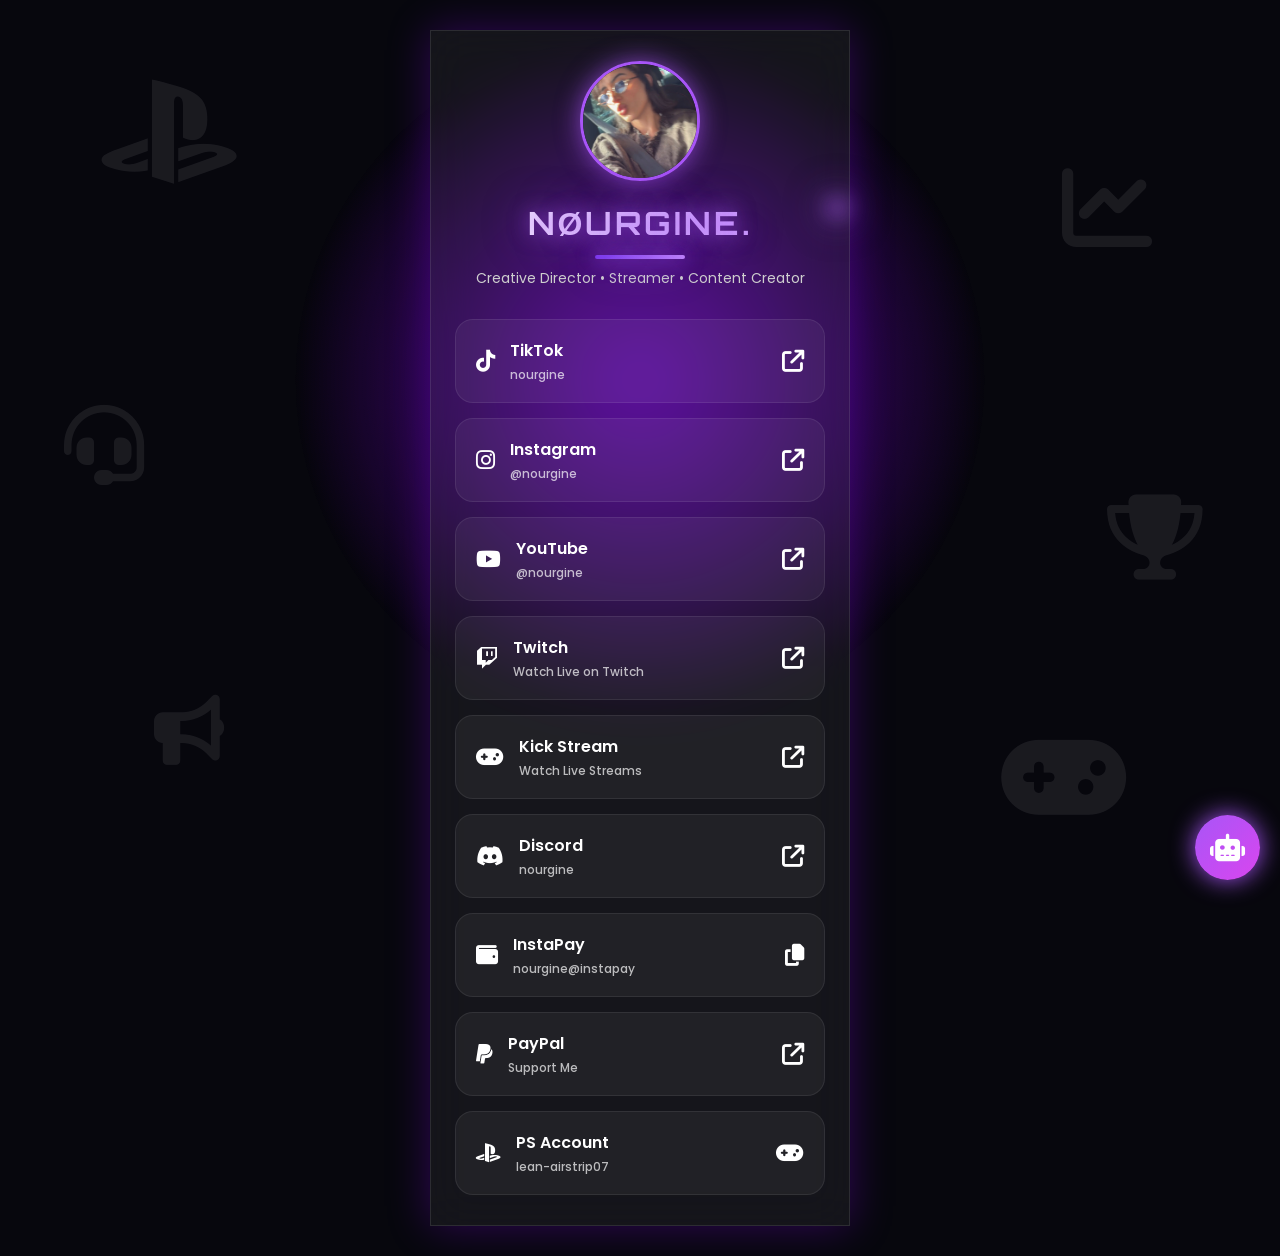
==== nourgine-site/index.html @ 5a77fee8 "Add files via upload" ====
<!DOCTYPE html>
<html lang="en">
<head>
  <meta charset="UTF-8" />
  <meta name="viewport" content="width=device-width, initial-scale=1.0"/>

  <title>nourgine</title>
  <link href="https://fonts.googleapis.com/css2?family=Orbitron:wght@500;700&display=swap" rel="stylesheet">

  <!-- CSS -->
  <link rel="stylesheet" href="style.css">

  <!-- Icons -->
  <link rel="stylesheet"
  href="https://cdnjs.cloudflare.com/ajax/libs/font-awesome/6.5.2/css/all.min.css"/>

  <!-- Font -->
  <link href="https://fonts.googleapis.com/css2?family=Poppins:wght@300;400;500;600;700&display=swap" rel="stylesheet">
  <link rel="icon" type="image/png" href="image.png">
  <meta property="og:title" content="Nourgine">
<meta property="og:description" content="Streamer • Gamer • Content Creator">
<meta property="og:image" content="image.png">
<meta property="og:type" content="website">
</head>

<body>
<div id="loader">

    <div class="loader-content">

        <div class="loader-icons">

            <i class="fa-solid fa-crown"></i>

            <i class="fa-solid fa-bolt"></i>

            <i class="fa-solid fa-gamepad"></i>

            <i class="fa-solid fa-headset"></i>

        </div>

        <h1>
            Welcome To
            <span>Nourgine’s World</span>
        </h1>

        <div class="loader-stars">
            ✦ ✦ ✦
        </div>

    </div>


</div>

  <div class="background-glow"></div>

  <div class="container">

    <!-- Profile -->
    <div class="profile">

      <img
      src="photo1.jpeg"
      class="profile-img"
      alt="nourgine profile picture"/>

<h1 class="logo">
  NØURGINE.
  <i class="fa-solid fa-crown"></i>
</h1>

      <p class="bio">
      Creative Director • Streamer • Content Creator
      </p>

    </div>

<!-- Links -->
<div class="links">

  <!-- TikTok -->
  <a href="https://www.tiktok.com/@nourgine?_r=1&_t=ZS-96WayUfvSy1" target="_blank" rel="noopener noreferrer" class="card tiktok">
    <div class="left">
      <i class="fa-brands fa-tiktok"></i>
      <div>
        <h3>TikTok</h3>
        <p>nourgine</p>
      </div>
    </div>

    <i class="fa-solid fa-arrow-up-right-from-square"></i>
  </a>

  <!-- Instagram -->
  <a href="https://www.instagram.com/nourgine?igsh=enJ1aWxvMmpzMjM1&utm_source=qr" target="_blank" rel="noopener noreferrer" class="card instagram">
    <div class="left">
      <i class="fa-brands fa-instagram"></i>
      <div>
        <h3>Instagram</h3>
        <p>@nourgine</p>
      </div>
    </div>

    <i class="fa-solid fa-arrow-up-right-from-square"></i>
  </a>
  <!-- YouTube -->
  <a href="https://www.youtube.com/@nourgine" target="_blank" rel="noopener noreferrer"  class="card youtube">

    <div class="left">

        <i class="fa-brands fa-youtube"></i>

        <div>
            <h3>YouTube</h3>
            <p>@nourgine</p>
        </div>

    </div>

    <i class="fa-solid fa-arrow-up-right-from-square"></i>

  </a>
<!-- Twitch -->
<a href="https://m.twitch.tv/nourgine/home"
target="_blank" rel="noopener noreferrer"
class="card twitch">

    <div class="left">

        <i class="fa-brands fa-twitch"></i>

        <div>
            <h3>Twitch</h3>
            <p>Watch Live on Twitch</p>
        </div>

    </div>

    <i class="fa-solid fa-arrow-up-right-from-square"></i>

</a>

  <!-- Kick -->
  <a href="https://kick.com/nourgine" target="_blank" rel="noopener noreferrer" class="card kick">
    <div class="left">
      <i class="fa-solid fa-gamepad"></i>
      <div>
        <h3>Kick Stream</h3>
        <p>Watch Live Streams</p>
      </div>
    </div>

    <i class="fa-solid fa-arrow-up-right-from-square"></i>
  </a>

  <!-- Discord -->
  <a href="https://discord.gg/aPFddFBW" target="_blank" rel="noopener noreferrer" class="card discord">
    <div class="left">
      <i class="fa-brands fa-discord"></i>
      <div>
        <h3>Discord</h3>
        <p>nourgine</p>
      </div>
    </div>

    <i class="fa-solid fa-arrow-up-right-from-square"></i>
  </a>

  <!-- InstaPay -->
  <a href="https://ipn.eg/S/nourgine/instapay/2pyzy8" target="_blank" rel="noopener noreferrer" class="card instapay">
    <div class="left">
      <i class="fa-solid fa-wallet"></i>
      <div>
        <h3>InstaPay</h3>
        <p>nourgine@instapay</p>
      </div>
    </div>

    <i class="fa-solid fa-copy"></i>
  </a>
  <!-- PayPal -->
<a href="https://paypal.me/NourgineElshazli" target="_blank" rel="noopener noreferrer" class="card paypal">

    <div class="left">
        <i class="fa-brands fa-paypal"></i>

        <div>
            <h3>PayPal</h3>
            <p>Support Me</p>
        </div>
    </div>

    <i class="fa-solid fa-arrow-up-right-from-square"></i>

</a>
  <!-- PlayStation -->
  <a href="https://www.playstation.com/lean-airstrip07" target="_blank" rel="noopener noreferrer" class="card playstation">
    <div class="left">
      <i class="fa-brands fa-playstation"></i>
      <div>
        <h3>PS Account</h3>
        <p>lean-airstrip07</p>
      </div>
    </div>

    <i class="fa-solid fa-gamepad"></i>
  </a>

</div>

  </div>
  <div class="background-glow"></div>
  <!-- Floating Icons -->

<div class="floating-icons">

  <i class="fa-brands fa-playstation ps"></i>

  <i class="fa-solid fa-chart-line marketing"></i>

  <i class="fa-solid fa-bullhorn ads"></i>

  <i class="fa-solid fa-gamepad game"></i>

  <i class="fa-solid fa-headset headset"></i>

  <i class="fa-solid fa-trophy trophy"></i>

</div>

  <div id="chat-toggle">
    <i class="fa-solid fa-robot"></i>
</div>

<div id="chat-popup" class="hidden">
    <div class="ai-chat">
<h3>
    <i class="fa-solid fa-robot"></i>
    Nourgine AI
</h3>


</div>
        <div id="chat-box"></div>

        <input
            type="text"
            id="user-input"
            placeholder="Ask Nourgine AI..."
        >

        <button onclick="sendMessage()">
            Send
        </button>
    </div>
</div>
<script src="script.js"></script>
</body>
</html>
---- nourgine-site/style.css ----
*{
  margin:0;
  padding:0;
  box-sizing:border-box;
}

body{
  font-family:'Poppins',sans-serif;
  min-height:100vh;
  display:flex;
  justify-content:center;
  align-items:flex-start;
  overflow-y:auto;
  overflow-x:hidden;
  background:#07070d;
  color:white;
  position:relative;
  padding:30px 16px;
}

/* Background */

.background-glow{
  position:fixed;
  width:700px;
  height:700px;
  background:radial-gradient(circle,
  rgba(140,0,255,0.35),
  transparent 70%);
  animation:moveGlow 8s infinite alternate;
}

@keyframes moveGlow{
  0%{
    transform:translate(-100px,-100px);
  }

  100%{
    transform:translate(100px,100px);
  }
}

/* Main Container */

.container{
  width:100%;
  max-width:420px;
  padding:30px 24px;
  -webkit-backdrop-filter:blur(20px);
  backdrop-filter:blur(20px);
  background:rgba(255,255,255,0.06);
  border:1px solid rgba(255,255,255,0.1);
  box-shadow:0 0 40px rgba(140,0,255,0.3);
  position:relative;
  z-index:5;
  margin:0 auto;
}

/* Profile */

.profile{
  text-align:center;
  margin-bottom:30px;
}

.profile-img{
  width:120px;
  height:120px;
  border-radius:50%;
  object-fit:cover;
  border:3px solid #a855f7;
  margin-bottom:15px;
  box-shadow:0 0 25px rgba(168,85,247,0.7);
}

.profile h1{
  font-size:32px;
  margin-bottom:8px;
}

.bio{
  color:#cfcfcf;
  font-size:14px;
  line-height:1.6;
}

/* Links */

.links{
  display:flex;
  flex-direction:column;
  gap:15px;
}

.card{
  width:100%;
  padding:18px 20px;
  border-radius:18px;
  text-decoration:none;
  color:white;
  display:flex;
  align-items:center;
  gap:15px;
  font-size:17px;
  font-weight:500;
  transition:0.3s;
  position:relative;
  overflow:hidden;
  background:rgba(255,255,255,0.05);
  border:1px solid rgba(255,255,255,0.08);
}

/* Hover */

.card:hover{
  transform:translateY(-4px) scale(1.02);
  box-shadow:0 0 25px rgba(168,85,247,0.5);
}

/* Icon */

.card i{
  font-size:22px;
}

/* Colors */

.tiktok:hover{
  background:#111;
}

.instagram:hover{
  background:linear-gradient(45deg,#833ab4,#fd1d1d,#fcb045);
}

.twitch:hover{
  background:#9146ff;

}

.whatsapp:hover{
  background:#25d366;
}

.instapay:hover{
  background:#0099ff;
}

.playstation:hover{
  background:#003791;
}
.paypal:hover{

    background:#0070ba;

  

}
.youtube:hover{

    background:#ff0000;



}



/* NEW STYLE */

.left{
  display:flex;
  align-items:center;
  gap:15px;
}

.card{
  justify-content:space-between;
}

.card h3{
  font-size:16px;
  font-weight:600;
}

.card p{
  font-size:12px;
  opacity:0.7;
  margin-top:3px;
}

/* Kick */

.kick:hover{
  background:#53fc18;
  color:black;
}

/* Discord */

.discord:hover{
  background:#5865f2;
}
/* FLOATING ICONS */

.floating-icons i{
  position:fixed;
  color:rgba(255,255,255,0.08);
  z-index:1;
  pointer-events:none;
  animation:float 8s ease-in-out infinite;
}


/* Playstation */

.ps{
  font-size:120px;

  top:8%;
  left:8%;

  color:rgba(0,112,209,0.18);

  animation-delay:0s;
}

/* Marketing */

.marketing{
  font-size:90px;

  top:18%;
  right:10%;

  color:rgba(168,85,247,0.15);

  animation-delay:1s;
}

/* Ads */

.ads{
  font-size:70px;

  bottom:15%;
  left:12%;

  color:rgba(255,255,255,0.08);

  animation-delay:2s;
}

/* Gamepad */

.game{
  font-size:100px;

  bottom:8%;
  right:12%;

  color:rgba(140,0,255,0.15);

  animation-delay:3s;
}

/* Headset */

.headset{
  font-size:80px;

  top:45%;
  left:5%;

  color:rgba(255,255,255,0.06);

  animation-delay:4s;
}

/* Trophy */

.trophy{
  font-size:85px;

  top:55%;
  right:6%;

  color:rgba(255,215,0,0.12);

  animation-delay:5s;
}

/* Animation */

@keyframes float{

  0%{
    transform:
    translateY(0px)
    rotate(0deg);
  }

  50%{
    transform:
    translateY(-20px)
    rotate(5deg);
  }

  100%{
    transform:
    translateY(0px)
    rotate(0deg);
  }

}



.logo{

  position:relative;

  font-size:clamp(28px, 8vw, 42px);
  font-weight:700;

  letter-spacing:3px;

  font-family:'Orbitron', sans-serif;

  background:linear-gradient(
    90deg,
    #ffffff,
    #c084fc,
    #7c3aed,
    #ffffff
  );

  background-size:300%;

  -webkit-background-clip:text;
  background-clip:text;

  color:transparent;
  -webkit-text-fill-color:transparent;

  animation:shine 6s linear infinite;

  text-shadow:
    0 0 20px rgba(168,85,247,0.7),
    0 0 45px rgba(168,85,247,0.5);

}


/* Crown */

.logo i{

  font-size:18px;

  position:absolute;

  top:-5px;
  right:-25px;

  color:#c084fc;

  filter:drop-shadow(
  0 0 10px #c084fc);

}

/* Neon Line */

.logo::after{

  content:"";

  display:block;

  width:90px;
  height:4px;

  margin:12px auto 0;

  border-radius:20px;

  background:linear-gradient(
  90deg,
  #7c3aed,
  #c084fc);

  box-shadow:
  0 0 20px #a855f7,
  0 0 40px #7c3aed;

}

/* Gradient Animation */

@keyframes shine{

  0%{
    background-position:0%;
  }

  100%{
    background-position:300%;
  }

}
/* MOBILE FIX */

@media (max-width:768px){

    body{
        overflow-x:hidden;
        padding:20px 12px;
        align-items:flex-start;
    }

    .container{
        padding:24px 18px;
        border-radius:24px;
    }

    .profile-img{
        width:100px;
        height:100px;
    }

    .card{
        padding:15px 16px;
        font-size:15px;
        border-radius:14px;
    }

    .card h3{
        font-size:14px;
    }

    .links{
        gap:12px;
    }

    .ps{
        font-size:90px;
        left:2px !important;
        top:6% !important;
    }

    .marketing{
        font-size:70px;
        right:2px !important;
        top:16% !important;
    }

    .ads{
        font-size:55px;
        left:2px !important;
        bottom:20% !important;
    }

    .game{
        font-size:75px;
        right:2px !important;
        bottom:10% !important;
    }

    .headset{
        font-size:60px;
        left:2px !important;
        top:48% !important;
    }

    .trophy{
        font-size:65px;
        right:2px !important;
        top:56% !important;
    }

    .background-glow{
        width:400px;
        height:400px;
    }
}
/* LOADER */

#loader{

    position:fixed;

    top:0;
    left:0;

    width:100%;
    height:100vh;

    background:#05010d;

    display:flex;
    justify-content:center;
    align-items:center;

    z-index:99999;

    animation:fadeOut 1s ease forwards;
    animation-delay:3s;
    -webkit-backface-visibility:hidden;
    backface-visibility:hidden;
}

.loader-content{

    text-align:center;
}

#loader h1{

    color:white;

    font-size:clamp(28px,6vw,50px);

    font-family:'Orbitron',sans-serif;

    margin-top:20px;

    animation:zoomIn 1.5s ease;
}

#loader span{

    color:#b026ff;

    text-shadow:
    0 0 10px #b026ff,
    0 0 30px #b026ff,
    0 0 60px #b026ff;
}

/* ICONS */

.loader-icons{

    display:flex;

    justify-content:center;

    gap:22px;
}

.loader-icons i{

    font-size:26px;

    color:#c084fc;

    text-shadow:
    0 0 15px #a855f7;

    animation:loaderfloat 2s ease-in-out infinite;
}

.loader-icons i:nth-child(2){
    animation-delay:0.3s;
}

.loader-icons i:nth-child(3){
    animation-delay:0.6s;
}

.loader-icons i:nth-child(4){
    animation-delay:0.9s;
}

/* stars */

.loader-stars{

    margin-top:18px;

    color:#c084fc;

    letter-spacing:12px;

    opacity:0.7;

    animation:blink 1.5s infinite;
}

/* animations */

@keyframes loaderfloat{

    0%{
        transform:translateY(0px);
    }

    50%{
        transform:translateY(-8px);
    }

    100%{
        transform:translateY(0px);
    }

}

@keyframes zoomIn{

    from{
        opacity:0;
        transform:scale(0.8);
    }

    to{
        opacity:1;
        transform:scale(1);
    }

}

@keyframes blink{

    50%{
        opacity:0.3;
    }

}

@keyframes fadeOut{

    to{
        opacity:0;
        visibility:hidden;
    }

}

#chat-toggle{
    position:fixed;
    bottom:20px;
    right:20px;

    width:65px;
    height:65px;

    border-radius:50%;
    background:linear-gradient(135deg,#a855f7,#d946ef);

    display:flex;
    justify-content:center;
    align-items:center;

    font-size:28px;
    color:white;

    cursor:pointer;
    z-index:9999;

    box-shadow:0 0 25px #a855f7;
}

#chat-popup{

    position:fixed;

    bottom:100px;
    right:20px;

    width:380px;
    max-width:90vw;

    z-index:9999;

    background:rgba(15,10,30,.96);

    border:1px solid rgba(168,85,247,.35);

    border-radius:28px;

    overflow:hidden;

    backdrop-filter:blur(25px);
    -webkit-backdrop-filter:blur(25px);

    box-shadow:
    0 0 30px rgba(168,85,247,.25),
    0 0 60px rgba(124,58,237,.15);
}

.hidden{
    display:none;
}
.ai-subtitle{
    text-align:center;
    color:#c084fc;
    font-size:13px;
    margin-top:-5px;
    margin-bottom:15px;
    opacity:.8;
}

.ai-chat{

    padding:18px;

    text-align:center;

    background:linear-gradient(
    135deg,
    rgba(168,85,247,.18),
    rgba(124,58,237,.08)
    );

    border-bottom:
    1px solid rgba(168,85,247,.25);
}

#chat-box{

    height:260px;

    overflow-y:auto;

    padding:15px;
}

#chat-box p{

    margin-bottom:10px;

    padding:10px 12px;

    border-radius:12px;

    background:rgba(255,255,255,.05);
}

#user-input{

    width:100%;

    padding:14px;

    background:rgba(255,255,255,.05);

    border:none;

    color:white;

    outline:none;
}

#chat-popup button{

    width:100%;

    padding:14px;

    border:none;

    background:#a855f7;

    color:white;

    font-weight:700;

    cursor:pointer;

    transition:.3s;
}

#chat-popup button:hover{

    background:#9333ea;
}

#chat-toggle:hover{

    transform:scale(1.08);
}
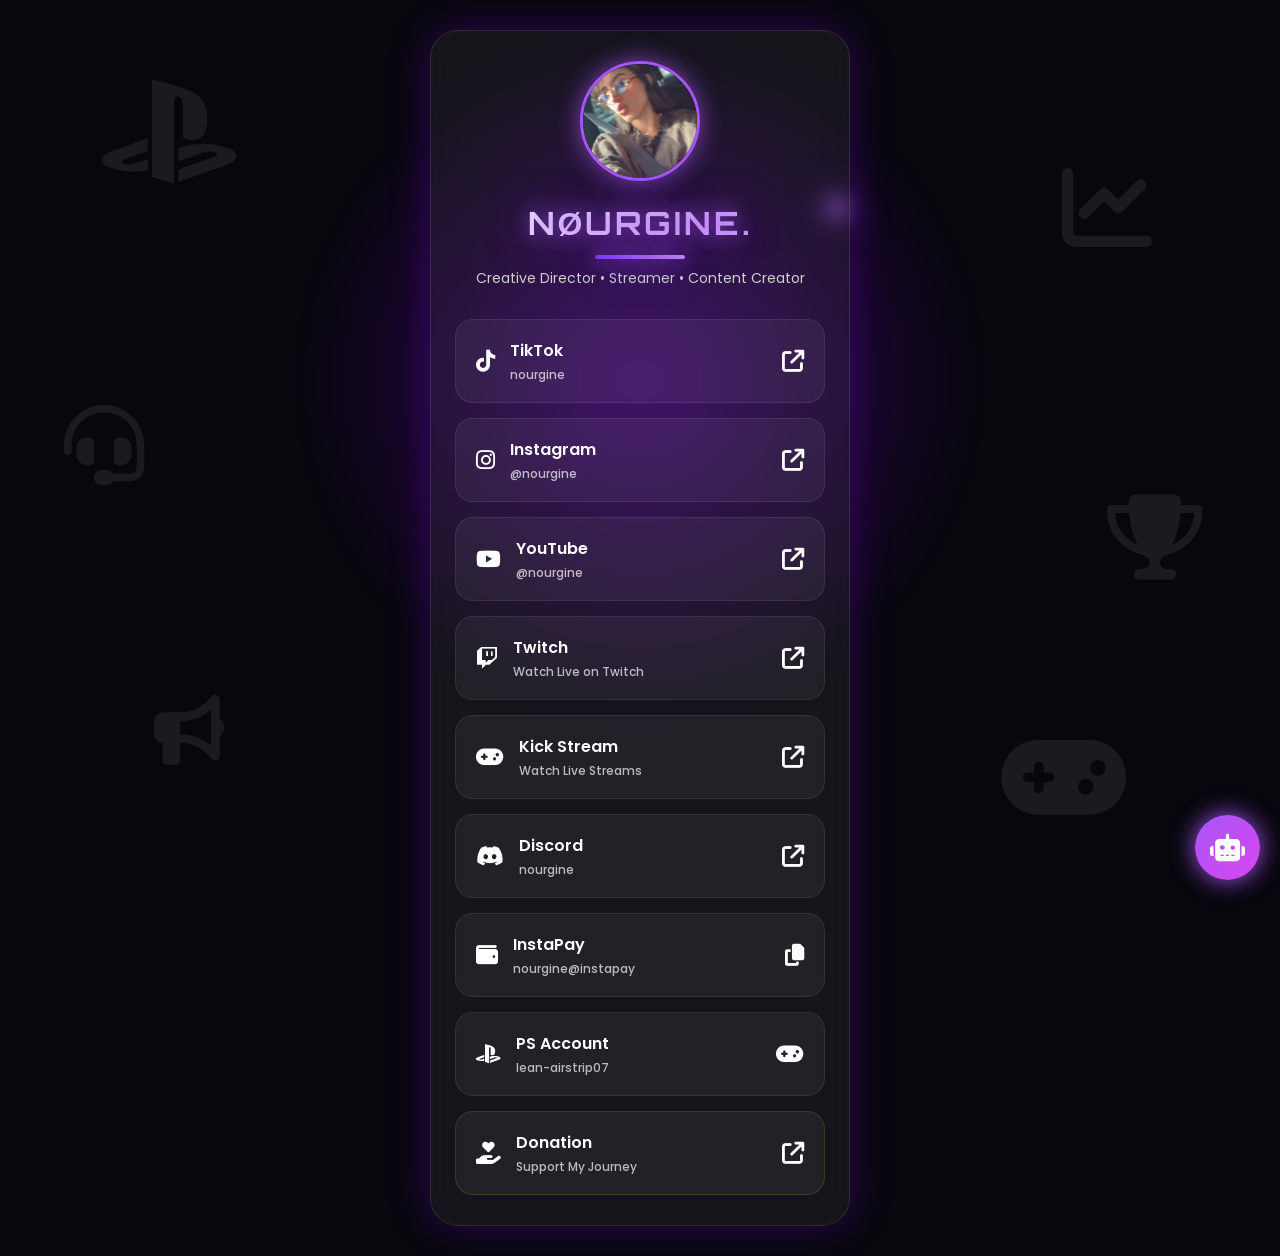
==== commit 940bc744: "Add files via upload" ====
--- a/nourgine-site/index.html
+++ b/nourgine-site/index.html
@@ -156,7 +156,7 @@
   </a>
 
   <!-- Discord -->
-  <a href="https://discord.gg/aPFddFBW" target="_blank" rel="noopener noreferrer" class="card discord">
+  <a href="https://discord.gg/fSM4XGsrf" target="_blank" rel="noopener noreferrer" class="card discord">
     <div class="left">
       <i class="fa-brands fa-discord"></i>
       <div>
@@ -180,21 +180,7 @@
 
     <i class="fa-solid fa-copy"></i>
   </a>
-  <!-- PayPal -->
-<a href="https://paypal.me/NourgineElshazli" target="_blank" rel="noopener noreferrer" class="card paypal">
-
-    <div class="left">
-        <i class="fa-brands fa-paypal"></i>
-
-        <div>
-            <h3>PayPal</h3>
-            <p>Support Me</p>
-        </div>
-    </div>
-
-    <i class="fa-solid fa-arrow-up-right-from-square"></i>
-
-</a>
+  
   <!-- PlayStation -->
   <a href="https://www.playstation.com/lean-airstrip07" target="_blank" rel="noopener noreferrer" class="card playstation">
     <div class="left">
@@ -207,11 +193,27 @@
 
     <i class="fa-solid fa-gamepad"></i>
   </a>
-
-</div>
-
+<!-- Donation -->
+<a href="https://creators.sa/nourgine"
+   target="_blank"
+   rel="noopener noreferrer"
+   class="card donations"
+   title="Support My Journey - Support Me">
+
+  <div class="left">
+<i class="fa-solid fa-hand-holding-heart"></i>
+
+    <div>
+      <h3>Donation</h3>
+      <p>Support My Journey</p>
+    </div>
   </div>
-  <div class="background-glow"></div>
+
+  <i class="fa-solid fa-arrow-up-right-from-square"></i>
+</a>
+  </div>
+  </div>
+
   <!-- Floating Icons -->
 
 <div class="floating-icons">
--- a/nourgine-site/style.css
+++ b/nourgine-site/style.css
@@ -45,6 +45,7 @@
 .container{
   width:100%;
   max-width:420px;
+  border-radius:28px;
   padding:30px 24px;
   -webkit-backdrop-filter:blur(20px);
   backdrop-filter:blur(20px);
@@ -103,7 +104,7 @@
   gap:15px;
   font-size:17px;
   font-weight:500;
-  transition:0.3s;
+  transition:.35s ease;
   position:relative;
   overflow:hidden;
   background:rgba(255,255,255,0.05);
@@ -113,7 +114,7 @@
 /* Hover */
 
 .card:hover{
-  transform:translateY(-4px) scale(1.02);
+  transform:translateY(-6px);
   box-shadow:0 0 25px rgba(168,85,247,0.5);
 }
 
@@ -149,19 +150,32 @@
 .playstation:hover{
   background:#003791;
 }
+
 .paypal:hover{
-
     background:#0070ba;
-
-  
-
-}
+}
+
+.donations{
+    border:1px solid rgba(212,160,23,.18);
+}
+
+.donations .fa-coffee{
+    color:#d4a017;
+    transition:.3s;
+}
+
+.donations:hover{
+    background:linear-gradient(135deg,#8b5a2b,#b87333,#d4a017);
+    color:#fff8e7;
+    box-shadow:0 0 25px rgba(180,120,40,.45);
+}
+
+.donations:hover .fa-coffee{
+    color:#fff;
+}
+
 .youtube:hover{
-
     background:#ff0000;
-
-
-
 }
 
 
